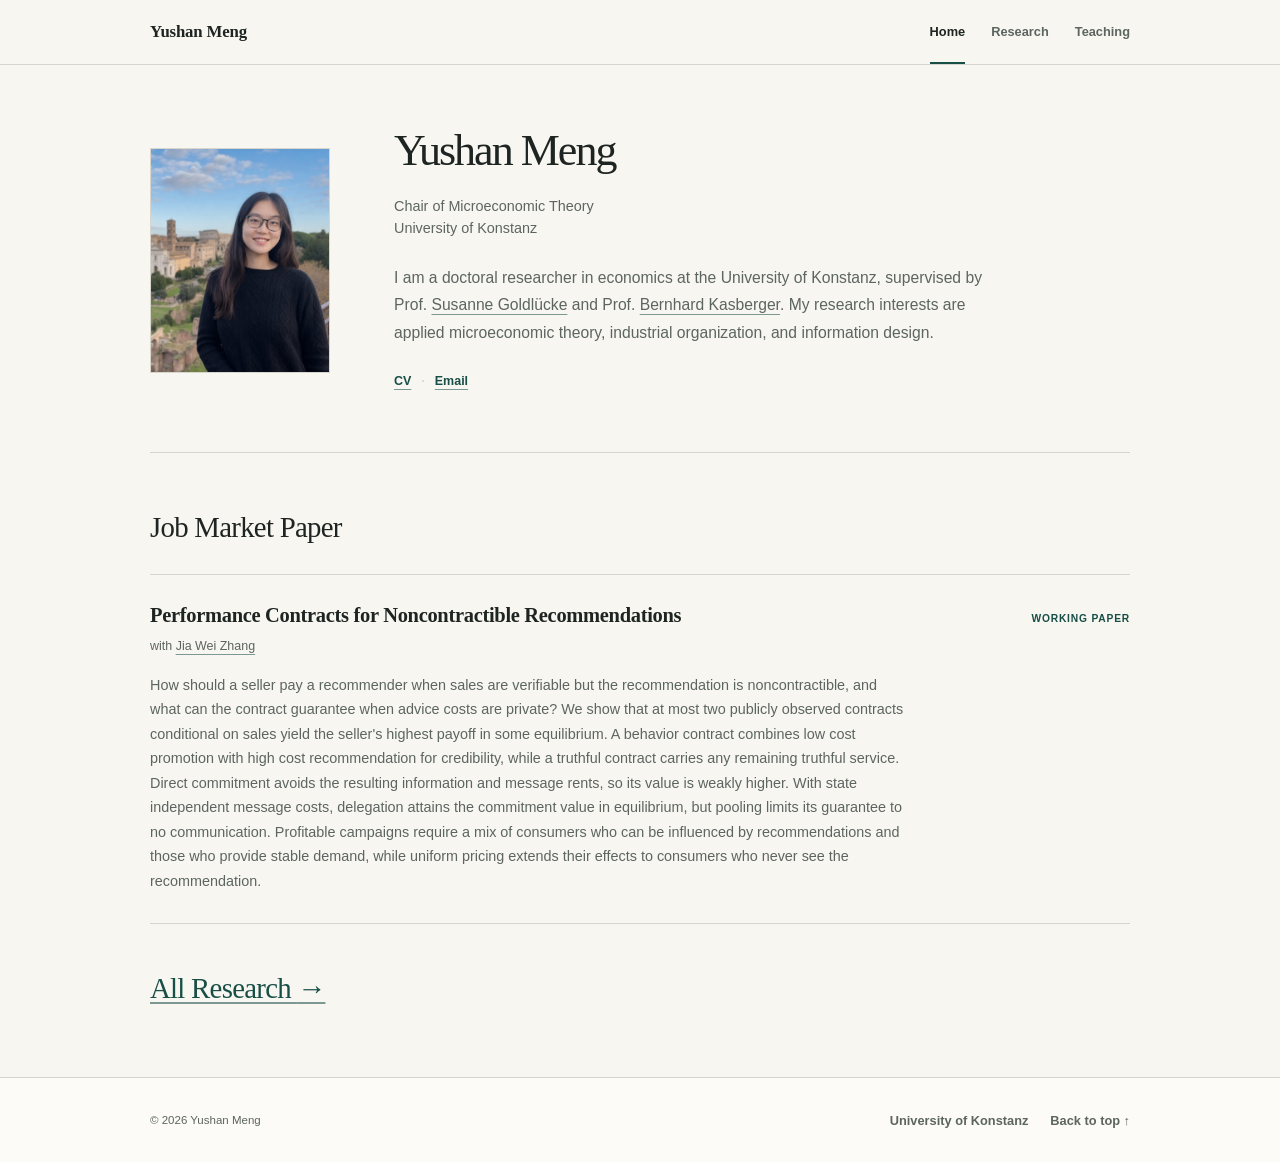
==== index.html @ 190bfc1c "Update CV with revised job market paper abstract" ====
<!doctype html>
<html lang="en">
  <head>
    <meta charset="utf-8" />
    <meta name="viewport" content="width=device-width, initial-scale=1" />
    <meta
      name="description"
      content="Yushan Meng is a doctoral researcher in economics at the University of Konstanz."
    />
    <meta name="theme-color" content="#f8f6f1" />
    <link rel="canonical" href="https://yushanmeng.github.io/" />
    <meta property="og:title" content="Yushan Meng | Economics" />
    <meta
      property="og:description"
      content="Research and academic profile of Yushan Meng."
    />
    <meta property="og:type" content="website" />
    <meta property="og:url" content="https://yushanmeng.github.io/" />
    <meta
      property="og:image"
      content="https://yushanmeng.github.io/assets/yushan-meng-portrait.jpg"
    />
    <title>Yushan Meng | Economics</title>
    <link rel="icon" href="assets/favicon.svg" type="image/svg+xml" />
    <link rel="stylesheet" href="styles.css?v=20261026-1" />
  </head>
  <body>
    <a class="skip-link" href="#main-content">Skip to content</a>

    <header class="site-header">
      <div class="shell header-inner">
        <a class="wordmark" href="index.html" aria-label="Yushan Meng, home">
          Yushan Meng
        </a>

        <nav class="site-nav" aria-label="Primary navigation">
          <a class="active" href="index.html" aria-current="page">Home</a>
          <a href="research.html">Research</a>
          <a href="teaching.html">Teaching</a>
        </nav>
      </div>
    </header>

    <main id="main-content">
      <section class="profile shell" aria-labelledby="profile-name">
        <div class="profile-copy">
          <h1 id="profile-name">Yushan Meng</h1>
          <p class="affiliation">
            <a
              href="https://www.wiwi.uni-konstanz.de/goldluecke/goldluecke/"
              rel="external"
            >Chair of Microeconomic Theory</a><br />
            <a href="https://www.uni-konstanz.de/en/" rel="external">University of Konstanz</a>
          </p>
          <p class="profile-intro">
            I am a doctoral researcher in economics at the University of Konstanz,
            supervised by Prof.
            <a
              href="https://scholar.google.com/citations?user=0KGZBz8AAAAJ&amp;hl=de"
              rel="external noopener"
            >Susanne Goldlücke</a>
            and Prof.
            <a href="https://kasberger.github.io/" rel="external noopener">Bernhard Kasberger</a>.
            My research interests are applied microeconomic theory, industrial
            organization, and information design.
          </p>
          <div class="profile-links" aria-label="Contact links">
            <a href="assets/yushan-meng-cv-2026-11-10-v2.pdf">CV</a>
            <a
              href="mailto:yushan.2.meng@uni-konstanz.de"
              aria-label="Email Yushan Meng at yushan.2.meng@uni-konstanz.de"
            >Email</a>
          </div>
        </div>

        <picture class="profile-photo">
          <source
            srcset="assets/yushan-meng-portrait-480.jpg 480w, assets/yushan-meng-portrait.jpg 1122w"
            sizes="(max-width: 680px) 150px, 180px"
            type="image/jpeg"
          />
          <img
            src="assets/yushan-meng-portrait.jpg"
            alt="Portrait of Yushan Meng"
            width="1122"
            height="1402"
            decoding="async"
            fetchpriority="high"
          />
        </picture>
      </section>

      <section class="home-section shell" id="research" aria-label="Research">
        <section class="home-research-group" aria-labelledby="job-market-paper-heading">
          <div class="section-title-row">
            <div>
              <h2 id="job-market-paper-heading">Job Market Paper</h2>
            </div>
          </div>

          <div class="research-list">
            <article class="research-item">
              <div class="paper-heading-row">
                <h3>
                  <a
                    href="https://drive.google.com/file/d/1t8I0Aw5IlfiXpZcfhOZvRgl4CzvBjS3E/view?usp=share_link"
                    rel="external noopener"
                  >Performance Contracts for Noncontractible Recommendations</a>
                </h3>
                <span class="paper-status">Working paper</span>
              </div>
              <p class="paper-meta">
                with <a href="https://jiaweizhang1.com/" rel="external noopener">Jia Wei Zhang</a>
              </p>
              <p class="paper-summary">
                How should a seller pay a recommender when sales are verifiable but the
                recommendation is noncontractible, and what can the contract guarantee
                when advice costs are private? We show that at most two publicly observed
                contracts conditional on sales yield the seller's highest payoff in some
                equilibrium. A behavior contract combines low cost promotion with high
                cost recommendation for credibility, while a truthful contract carries
                any remaining truthful service. Direct commitment avoids the resulting
                information and message rents, so its value is weakly higher. With state
                independent message costs, delegation attains the commitment value in
                equilibrium, but pooling limits its guarantee to no communication.
                Profitable campaigns require a mix of consumers who can be influenced by
                recommendations and those who provide stable demand, while uniform pricing
                extends their effects to consumers who never see the recommendation.
              </p>
            </article>
          </div>
        </section>

        <section class="home-research-group" aria-labelledby="all-research-heading">
          <div class="section-title-row section-title-row--standalone">
            <div>
              <h2 id="all-research-heading">
                <a class="section-heading-link" href="research.html">All Research <span aria-hidden="true">→</span></a>
              </h2>
            </div>
          </div>
        </section>
      </section>
    </main>

    <footer class="site-footer">
      <div class="shell footer-inner">
        <p>© <span id="year">2026</span> Yushan Meng</p>
        <div class="footer-links">
          <a href="https://www.uni-konstanz.de/en/" rel="external noopener">University of Konstanz</a>
          <a href="#main-content">Back to top ↑</a>
        </div>
      </div>
    </footer>

    <script>
      document.getElementById("year").textContent = new Date().getFullYear();
    </script>
  </body>
</html>
---- styles.css ----
:root {
  --ink: #1d2421;
  --ink-soft: #5c6560;
  --paper: #f8f6f1;
  --paper-clear: #fcfbf8;
  --line: #d8d5cd;
  --accent: #174e45;
  --accent-soft: #e3ece8;
  --serif: Georgia, "Times New Roman", Times, serif;
  --sans: Inter, ui-sans-serif, -apple-system, BlinkMacSystemFont, "Segoe UI", sans-serif;
  --shell: min(980px, calc(100% - 44px));
}

* {
  box-sizing: border-box;
}

html {
  scroll-behavior: smooth;
}

body {
  margin: 0;
  color: var(--ink);
  background: var(--paper);
  font-family: var(--sans);
  font-size: 16px;
  line-height: 1.65;
  -webkit-font-smoothing: antialiased;
}

a {
  color: inherit;
  text-decoration-color: color-mix(in srgb, var(--accent) 55%, transparent);
  text-underline-offset: 4px;
}

a:hover,
a:focus-visible {
  color: var(--accent);
  text-decoration-color: currentColor;
}

.shell {
  width: var(--shell);
  margin-inline: auto;
}

.skip-link {
  position: fixed;
  z-index: 20;
  top: 12px;
  left: 12px;
  padding: 7px 12px;
  color: white;
  background: var(--accent);
  transform: translateY(-160%);
}

.skip-link:focus {
  transform: translateY(0);
}

.site-header {
  position: sticky;
  z-index: 10;
  top: 0;
  border-bottom: 1px solid var(--line);
  background: var(--paper);
  background: color-mix(in srgb, var(--paper) 94%, transparent);
  -webkit-backdrop-filter: blur(12px);
  backdrop-filter: blur(12px);
}

.header-inner,
.footer-inner {
  display: flex;
  align-items: center;
  justify-content: space-between;
}

.header-inner {
  min-height: 64px;
}

.wordmark {
  font-family: var(--serif);
  font-size: 1.05rem;
  font-weight: 700;
  letter-spacing: -0.01em;
  text-decoration: none;
}

.site-nav,
.footer-links,
.profile-links,
.paper-links {
  display: flex;
  align-items: center;
  flex-wrap: wrap;
}

.site-nav {
  gap: 26px;
}

.site-nav a,
.footer-links a {
  color: var(--ink-soft);
  font-size: 0.8rem;
  font-weight: 650;
  text-decoration: none;
}

.site-nav a {
  padding-block: 21px 19px;
  border-bottom: 2px solid transparent;
}

.site-nav a.active {
  border-bottom-color: var(--accent);
  color: var(--ink);
}

.profile {
  display: grid;
  grid-template-columns: 180px minmax(0, 1fr);
  gap: clamp(42px, 6vw, 64px);
  align-items: center;
  padding-block: 64px 60px;
}

.profile-copy {
  grid-column: 2;
  grid-row: 1;
}

.eyebrow {
  margin: 0 0 14px;
  color: var(--accent);
  font-size: 0.68rem;
  font-weight: 800;
  letter-spacing: 0.15em;
  line-height: 1.35;
  text-transform: uppercase;
}

.profile h1,
.page-intro h1 {
  margin: 0;
  font-family: var(--serif);
  font-weight: 400;
  letter-spacing: -0.045em;
  line-height: 1;
}

.profile h1 {
  font-size: clamp(2.2rem, 3.5vw, 2.75rem);
}

.affiliation {
  margin: 22px 0 0;
  color: var(--ink-soft);
  font-size: 0.9rem;
  line-height: 1.55;
}

.affiliation a {
  text-decoration: none;
}

.profile-intro {
  max-width: 590px;
  margin: 24px 0 0;
  color: var(--ink-soft);
  font-size: 0.98rem;
  line-height: 1.75;
}

.profile-links {
  gap: 0;
  margin-top: 25px;
}

.profile-links a {
  color: var(--accent);
  font-size: 0.78rem;
  font-weight: 700;
}

.profile-links a + a::before {
  display: inline-block;
  margin-inline: 10px;
  color: var(--line);
  content: "·";
}

.profile-photo {
  display: block;
  grid-column: 1;
  grid-row: 1;
  width: 180px;
  aspect-ratio: 4 / 5;
  overflow: hidden;
  justify-self: start;
  border: 1px solid var(--line);
}

.profile-photo img {
  display: block;
  width: 100%;
  height: 100%;
  object-fit: cover;
  object-position: center 36%;
  transform: scale(1.12);
  transform-origin: center 36%;
}

.home-section {
  padding-block: 58px 72px;
  border-top: 1px solid var(--line);
}

.home-research-group + .home-research-group {
  margin-top: 48px;
}

.section-title-row {
  display: flex;
  align-items: flex-end;
  justify-content: space-between;
  gap: 32px;
  margin-bottom: 30px;
}

.section-title-row h2,
.section-label h2 {
  margin: 0;
  font-family: var(--serif);
  font-weight: 400;
  letter-spacing: -0.025em;
  line-height: 1.15;
}

.section-title-row h2 {
  font-size: 1.8rem;
}

.section-heading-link {
  color: var(--accent);
}

.section-title-row--standalone {
  margin-bottom: 0;
}

.research-list {
  border-top: 1px solid var(--line);
}

.research-item {
  padding-block: 27px 30px;
  border-bottom: 1px solid var(--line);
}

.paper-heading-row {
  display: flex;
  align-items: baseline;
  justify-content: space-between;
  gap: 30px;
}

.research-toggle {
  width: 2rem;
  height: 2rem;
  display: grid;
  flex: none;
  place-items: center;
  align-self: center;
  margin: -0.3rem -0.35rem -0.3rem 0;
  padding: 0;
  border: 0;
  border-radius: 50%;
  color: var(--accent);
  background: transparent;
  cursor: pointer;
}

.research-toggle[hidden] {
  display: none;
}

.research-toggle:hover {
  background: var(--accent-soft);
}

.research-toggle::after {
  width: 0.46rem;
  height: 0.46rem;
  border-right: 1.5px solid currentColor;
  border-bottom: 1.5px solid currentColor;
  content: "";
  transform: rotate(45deg);
  transition: transform 160ms ease;
}

.research-toggle[aria-expanded="true"]::after {
  transform: rotate(225deg);
}

.research-item h3 {
  margin: 0;
  font-family: var(--serif);
  font-size: 1.28rem;
  font-weight: 600;
  letter-spacing: -0.015em;
  line-height: 1.35;
}

.research-item h3 a {
  text-decoration: none;
}

.paper-status {
  flex: none;
  color: var(--accent);
  font-size: 0.64rem;
  font-weight: 800;
  letter-spacing: 0.08em;
  text-transform: uppercase;
}

.paper-meta,
.paper-summary,
.paper-keywords {
  max-width: 760px;
  color: var(--ink-soft);
}

.paper-meta {
  margin: 7px 0 0;
  font-size: 0.78rem;
}

.paper-meta a {
  color: var(--ink-soft);
}

.paper-summary {
  margin: 16px 0 0;
  font-size: 0.9rem;
  line-height: 1.7;
}

.paper-keywords {
  margin: 14px 0 0;
  font-size: 0.73rem;
  font-style: italic;
}

.paper-links {
  gap: 17px;
  margin-top: 17px;
}

.paper-links a {
  color: var(--accent);
  font-size: 0.7rem;
  font-weight: 800;
  letter-spacing: 0.05em;
  text-transform: uppercase;
}

.research-item-reserved {
  margin-top: 1px;
  padding-inline: 20px;
  border-left: 2px solid var(--accent);
  background: linear-gradient(90deg, var(--accent-soft), transparent 68%);
}

.page-intro {
  padding-block: 68px 50px;
}

.page-intro h1 {
  font-size: clamp(2.7rem, 5vw, 3.5rem);
}

.page-intro > p:last-child {
  max-width: 570px;
  margin: 20px 0 0;
  color: var(--ink-soft);
  font-family: var(--serif);
  font-size: 1.08rem;
}

.research-section {
  display: grid;
  grid-template-columns: 170px minmax(0, 1fr);
  gap: clamp(44px, 7vw, 76px);
  padding-block: 46px;
  border-top: 1px solid var(--line);
}

.research-section:last-of-type {
  padding-bottom: 76px;
}

.teaching-section {
  display: grid;
  grid-template-columns: 170px minmax(0, 1fr);
  gap: clamp(44px, 7vw, 76px);
  padding-block: 46px 76px;
  border-top: 1px solid var(--line);
}

.course-list {
  min-width: 0;
}

.course-item {
  padding-block: 27px 30px;
  border-bottom: 1px solid var(--line);
}

.course-item:first-child {
  padding-top: 0;
}

.course-item:last-child {
  padding-bottom: 0;
  border-bottom: 0;
}

.course-heading-row {
  display: flex;
  align-items: flex-start;
  justify-content: space-between;
  gap: 36px;
}

.course-role,
.course-term,
.course-details {
  margin: 0;
}

.course-role {
  margin-bottom: 4px;
  color: var(--accent);
  font-size: 0.64rem;
  font-weight: 800;
  letter-spacing: 0.08em;
  text-transform: uppercase;
}

.course-item h3 {
  margin: 0;
  font-family: var(--serif);
  font-size: 1.28rem;
  font-weight: 600;
  letter-spacing: -0.015em;
  line-height: 1.35;
}

.course-item h3 span {
  color: var(--ink-soft);
  font-weight: 400;
}

.course-term {
  flex: none;
  padding-top: 20px;
  color: var(--ink-soft);
  font-size: 0.78rem;
  font-weight: 650;
  white-space: nowrap;
}

.course-details {
  margin-top: 10px;
  color: var(--ink-soft);
  font-size: 0.82rem;
}

.research-section .research-list {
  border-top: 0;
}

.research-section .research-item:first-child {
  padding-top: 0;
}

.research-section .research-item:last-child {
  padding-bottom: 0;
  border-bottom: 0;
}

.section-label h2 {
  font-size: 1.25rem;
}

.research-item-full {
  padding-top: 0;
  border-bottom: 0;
}

.research-item-full.research-item-reserved {
  margin-top: 0;
  padding-block: 22px;
}

.site-footer {
  border-top: 1px solid var(--line);
  background: var(--paper-clear);
}

.footer-inner {
  min-height: 84px;
}

.footer-inner p {
  margin: 0;
  color: var(--ink-soft);
  font-size: 0.72rem;
}

.footer-links {
  gap: 22px;
}

*:focus-visible {
  outline: 2px solid var(--accent);
  outline-offset: 4px;
}

@media (max-width: 680px) {
  :root {
    --shell: calc(100% - 32px);
  }

  .header-inner {
    min-height: 58px;
  }

  .site-nav {
    gap: 18px;
  }

  .site-nav a {
    padding-block: 18px 16px;
  }

  .profile {
    grid-template-columns: 1fr;
    gap: 30px;
    padding-block: 48px 52px;
  }

  .profile-photo {
    grid-row: 1;
    grid-column: 1;
    width: min(42vw, 150px);
    justify-self: start;
  }

  .profile-copy {
    grid-column: 1;
    grid-row: 2;
  }

  .profile h1 {
    font-size: clamp(2.25rem, 10vw, 2.625rem);
  }

  .section-title-row {
    align-items: flex-start;
  }

  .paper-heading-row {
    align-items: flex-start;
    flex-direction: column;
    gap: 7px;
  }

  .paper-heading-row--toggle {
    flex-direction: row;
    gap: 16px;
  }

  .research-section {
    grid-template-columns: 1fr;
    gap: 25px;
    padding-block: 38px;
  }

  .teaching-section {
    grid-template-columns: 1fr;
    gap: 25px;
    padding-block: 38px 58px;
  }

  .course-heading-row {
    flex-direction: column;
    gap: 8px;
  }

  .course-term {
    padding-top: 0;
    white-space: normal;
  }

  .research-section:last-of-type {
    padding-bottom: 58px;
  }

  .footer-inner {
    align-items: flex-start;
    flex-direction: column;
    justify-content: center;
    gap: 9px;
    padding-block: 20px;
  }
}

@media (max-width: 430px) {
  .wordmark {
    font-size: 0.95rem;
  }

  .site-nav {
    gap: 12px;
  }

  .site-nav a {
    font-size: 0.7rem;
  }

  .profile-links {
    align-items: flex-start;
    flex-direction: column;
    gap: 7px;
  }

  .profile-links a + a::before {
    display: none;
  }

  .section-title-row {
    flex-direction: column;
    gap: 13px;
  }
}

@media (max-width: 360px) {
  .wordmark {
    font-size: 0.82rem;
  }

  .site-nav {
    gap: 9px;
  }

  .site-nav a {
    font-size: 0.66rem;
  }
}

@media (prefers-reduced-motion: reduce) {
  html {
    scroll-behavior: auto;
  }

  *,
  *::before,
  *::after {
    scroll-behavior: auto !important;
    transition-duration: 0.01ms !important;
  }
}
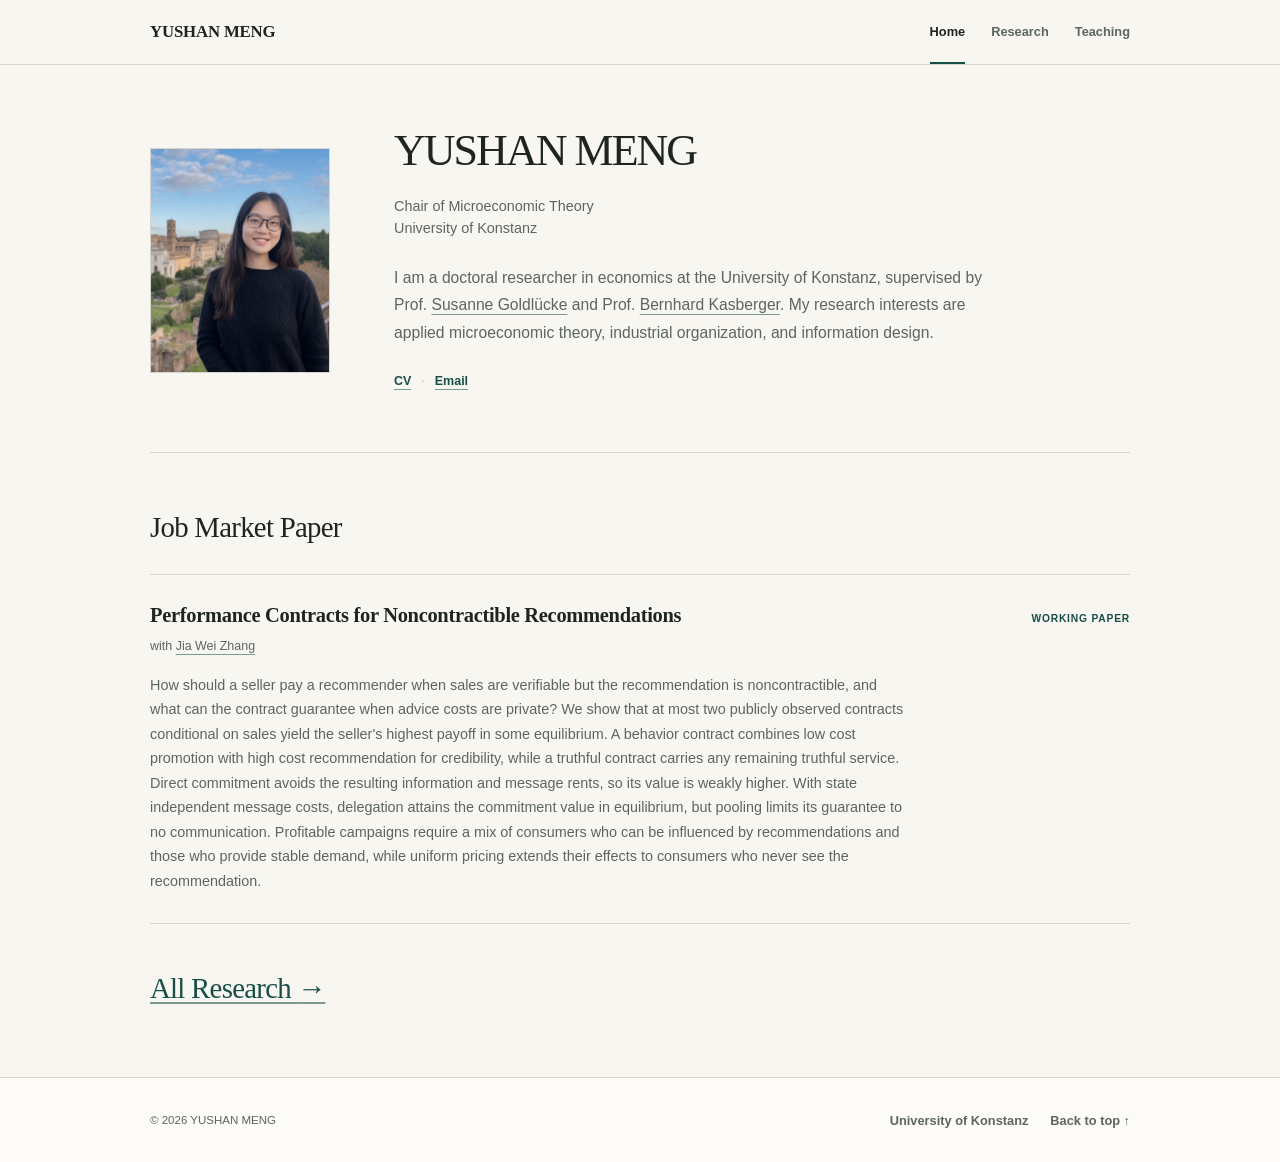
==== commit 8492d003: "Display YUSHAN MENG in uppercase across the website" ====
--- a/index.html
+++ b/index.html
@@ -5,14 +5,14 @@
     <meta name="viewport" content="width=device-width, initial-scale=1" />
     <meta
       name="description"
-      content="Yushan Meng is a doctoral researcher in economics at the University of Konstanz."
+      content="YUSHAN MENG is a doctoral researcher in economics at the University of Konstanz."
     />
     <meta name="theme-color" content="#f8f6f1" />
     <link rel="canonical" href="https://yushanmeng.github.io/" />
-    <meta property="og:title" content="Yushan Meng | Economics" />
+    <meta property="og:title" content="YUSHAN MENG | Economics" />
     <meta
       property="og:description"
-      content="Research and academic profile of Yushan Meng."
+      content="Research and academic profile of YUSHAN MENG."
     />
     <meta property="og:type" content="website" />
     <meta property="og:url" content="https://yushanmeng.github.io/" />
@@ -20,7 +20,7 @@
       property="og:image"
       content="https://yushanmeng.github.io/assets/yushan-meng-portrait.jpg"
     />
-    <title>Yushan Meng | Economics</title>
+    <title>YUSHAN MENG | Economics</title>
     <link rel="icon" href="assets/favicon.svg" type="image/svg+xml" />
     <link rel="stylesheet" href="styles.css?v=20261026-1" />
   </head>
@@ -29,8 +29,8 @@
 
     <header class="site-header">
       <div class="shell header-inner">
-        <a class="wordmark" href="index.html" aria-label="Yushan Meng, home">
-          Yushan Meng
+        <a class="wordmark" href="index.html" aria-label="YUSHAN MENG, home">
+          YUSHAN MENG
         </a>
 
         <nav class="site-nav" aria-label="Primary navigation">
@@ -44,7 +44,7 @@
     <main id="main-content">
       <section class="profile shell" aria-labelledby="profile-name">
         <div class="profile-copy">
-          <h1 id="profile-name">Yushan Meng</h1>
+          <h1 id="profile-name">YUSHAN MENG</h1>
           <p class="affiliation">
             <a
               href="https://www.wiwi.uni-konstanz.de/goldluecke/goldluecke/"
@@ -65,10 +65,10 @@
             organization, and information design.
           </p>
           <div class="profile-links" aria-label="Contact links">
-            <a href="assets/yushan-meng-cv-2026-11-10-v2.pdf">CV</a>
+            <a href="assets/yushan-meng-cv-2026-11-10-v3.pdf">CV</a>
             <a
               href="mailto:yushan.2.meng@uni-konstanz.de"
-              aria-label="Email Yushan Meng at yushan.2.meng@uni-konstanz.de"
+              aria-label="Email YUSHAN MENG at yushan.2.meng@uni-konstanz.de"
             >Email</a>
           </div>
         </div>
@@ -81,7 +81,7 @@
           />
           <img
             src="assets/yushan-meng-portrait.jpg"
-            alt="Portrait of Yushan Meng"
+            alt="Portrait of YUSHAN MENG"
             width="1122"
             height="1402"
             decoding="async"
@@ -145,7 +145,7 @@
 
     <footer class="site-footer">
       <div class="shell footer-inner">
-        <p>© <span id="year">2026</span> Yushan Meng</p>
+        <p>© <span id="year">2026</span> YUSHAN MENG</p>
         <div class="footer-links">
           <a href="https://www.uni-konstanz.de/en/" rel="external noopener">University of Konstanz</a>
           <a href="#main-content">Back to top ↑</a>
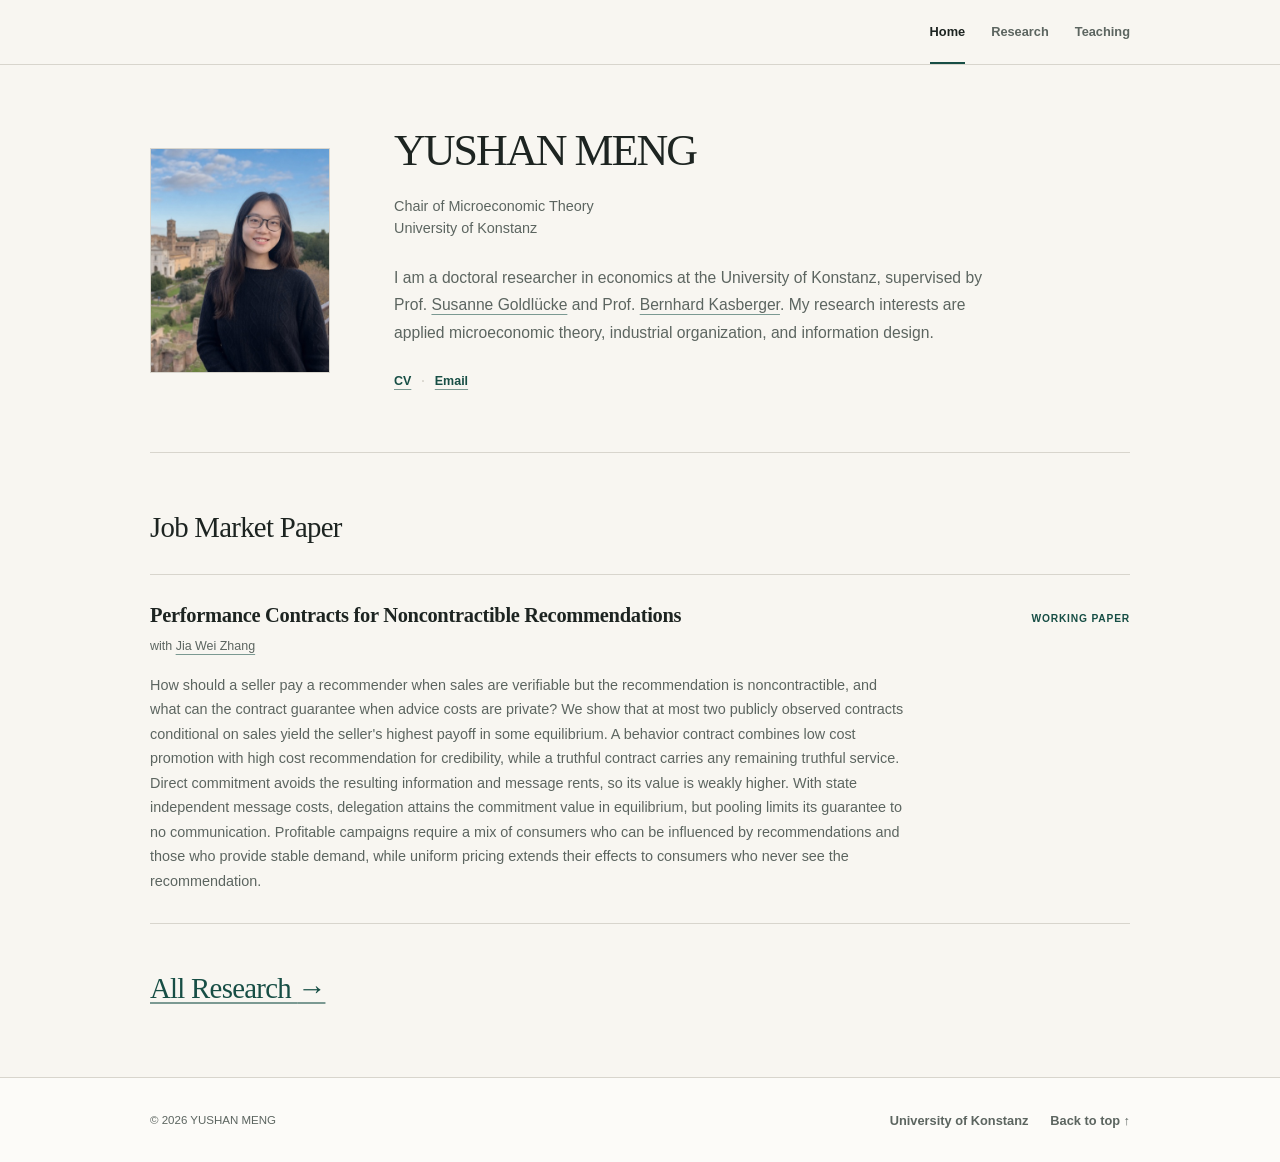
==== commit ae8faa48: "Remove name from website page headers" ====
--- a/index.html
+++ b/index.html
@@ -22,17 +22,13 @@
     />
     <title>YUSHAN MENG | Economics</title>
     <link rel="icon" href="assets/favicon.svg" type="image/svg+xml" />
-    <link rel="stylesheet" href="styles.css?v=20261026-1" />
+    <link rel="stylesheet" href="styles.css?v=20261111-1" />
   </head>
   <body>
     <a class="skip-link" href="#main-content">Skip to content</a>
 
     <header class="site-header">
       <div class="shell header-inner">
-        <a class="wordmark" href="index.html" aria-label="YUSHAN MENG, home">
-          YUSHAN MENG
-        </a>
-
         <nav class="site-nav" aria-label="Primary navigation">
           <a class="active" href="index.html" aria-current="page">Home</a>
           <a href="research.html">Research</a>
--- a/styles.css
+++ b/styles.css
@@ -81,6 +81,7 @@
 
 .header-inner {
   min-height: 64px;
+  justify-content: flex-end;
 }
 
 .wordmark {
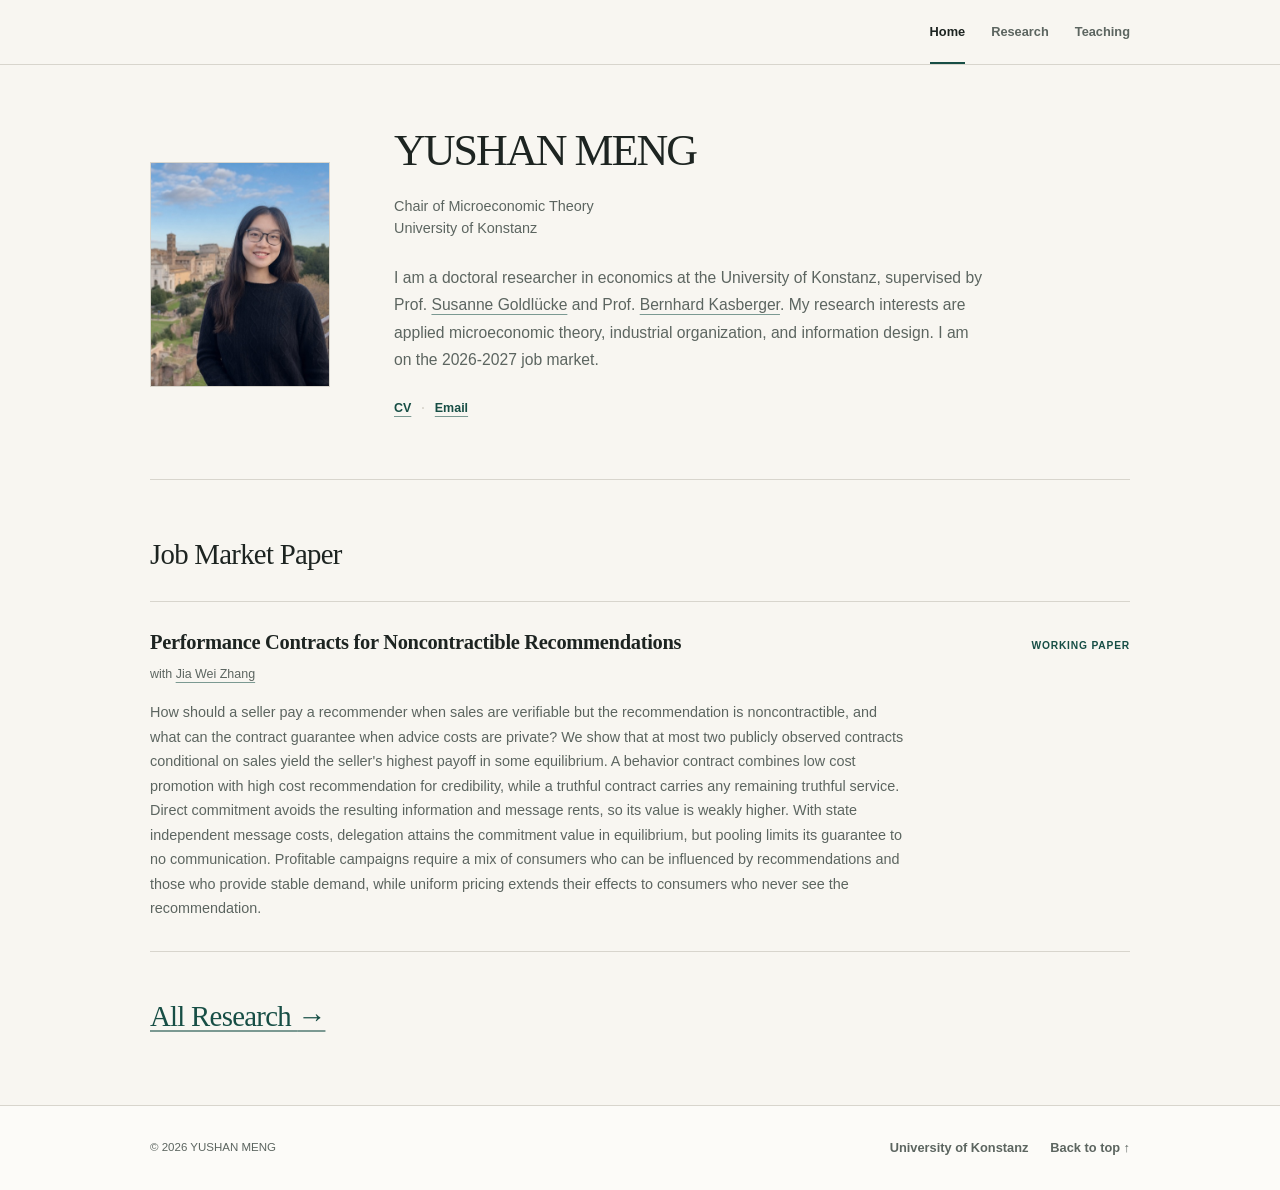
==== commit c6c27f59: "Add 2026-2027 job market notice to homepage introduction" ====
--- a/index.html
+++ b/index.html
@@ -59,9 +59,10 @@
             <a href="https://kasberger.github.io/" rel="external noopener">Bernhard Kasberger</a>.
             My research interests are applied microeconomic theory, industrial
             organization, and information design.
+            I am on the 2026-2027 job market.
           </p>
           <div class="profile-links" aria-label="Contact links">
-            <a href="assets/yushan-meng-cv-2026-11-10-v3.pdf">CV</a>
+            <a href="assets/yushan-meng-cv-2026-11-11.pdf">CV</a>
             <a
               href="mailto:yushan.2.meng@uni-konstanz.de"
               aria-label="Email YUSHAN MENG at yushan.2.meng@uni-konstanz.de"
